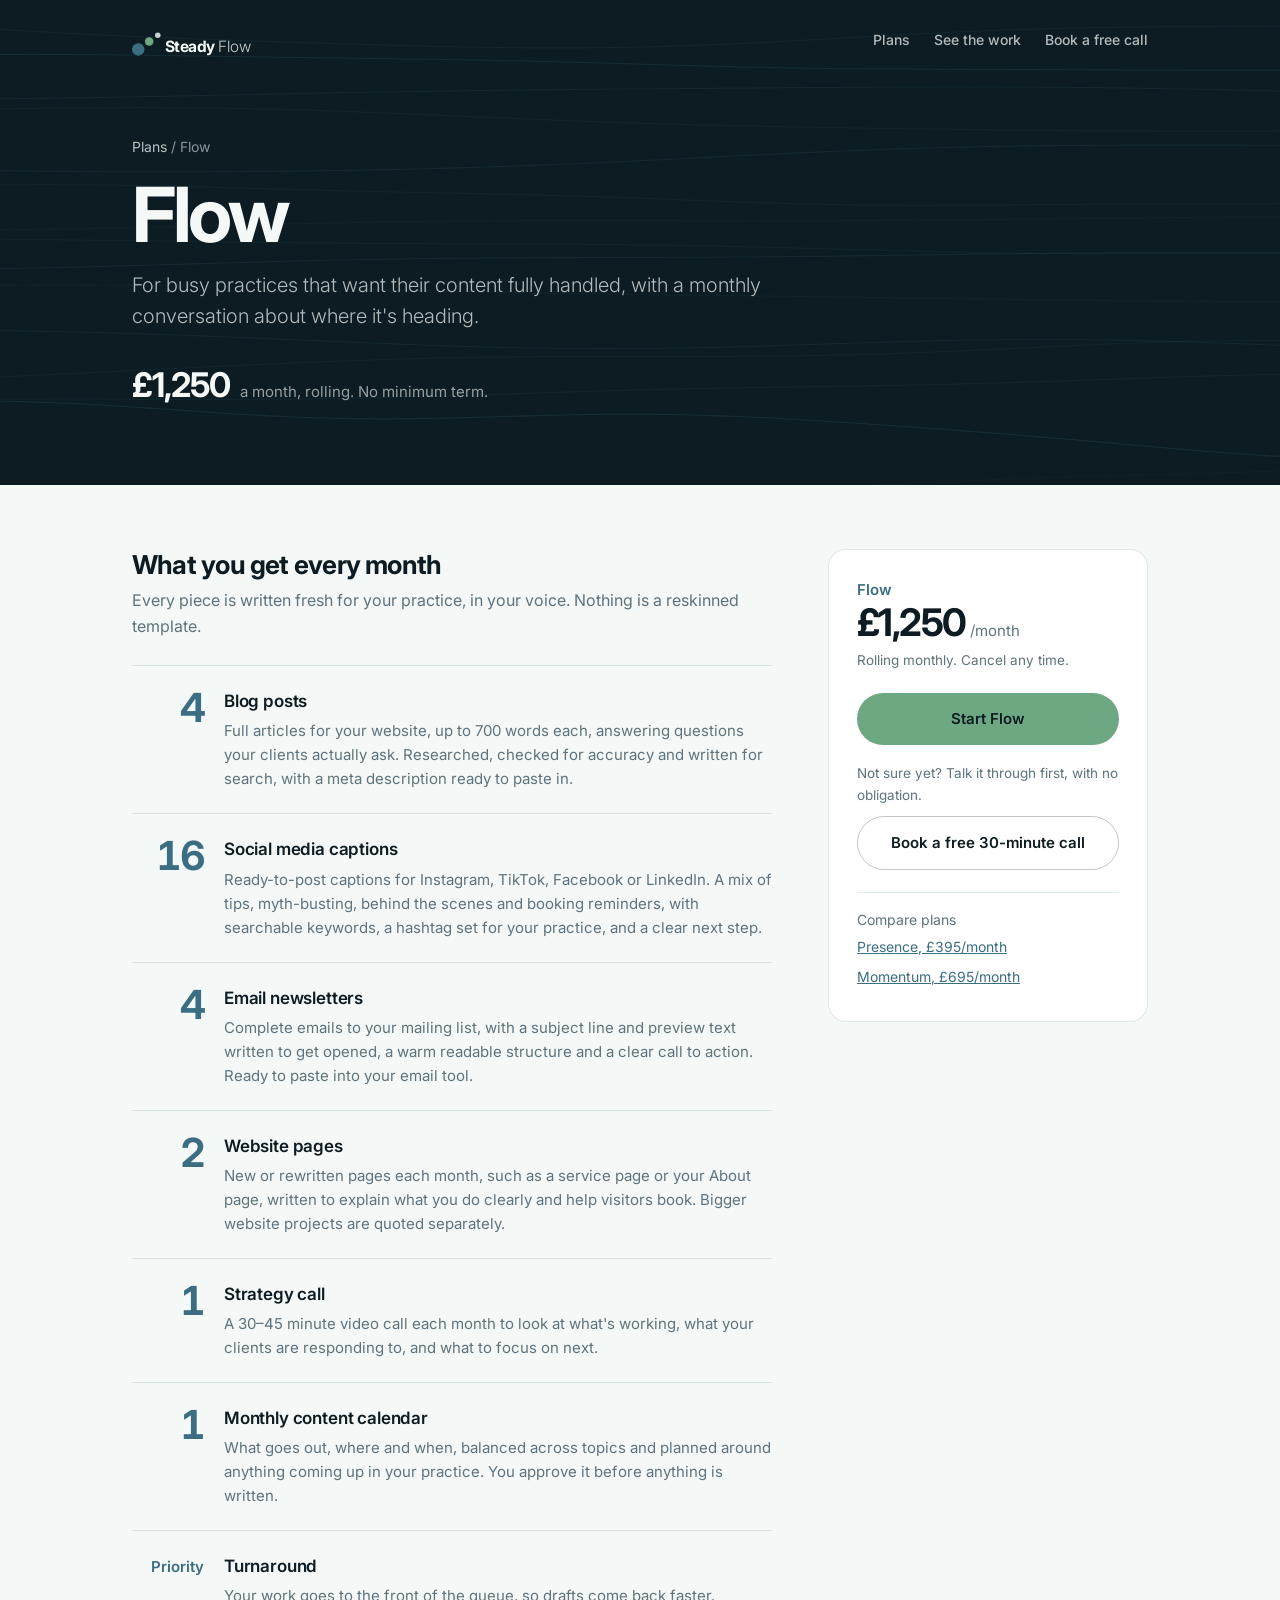
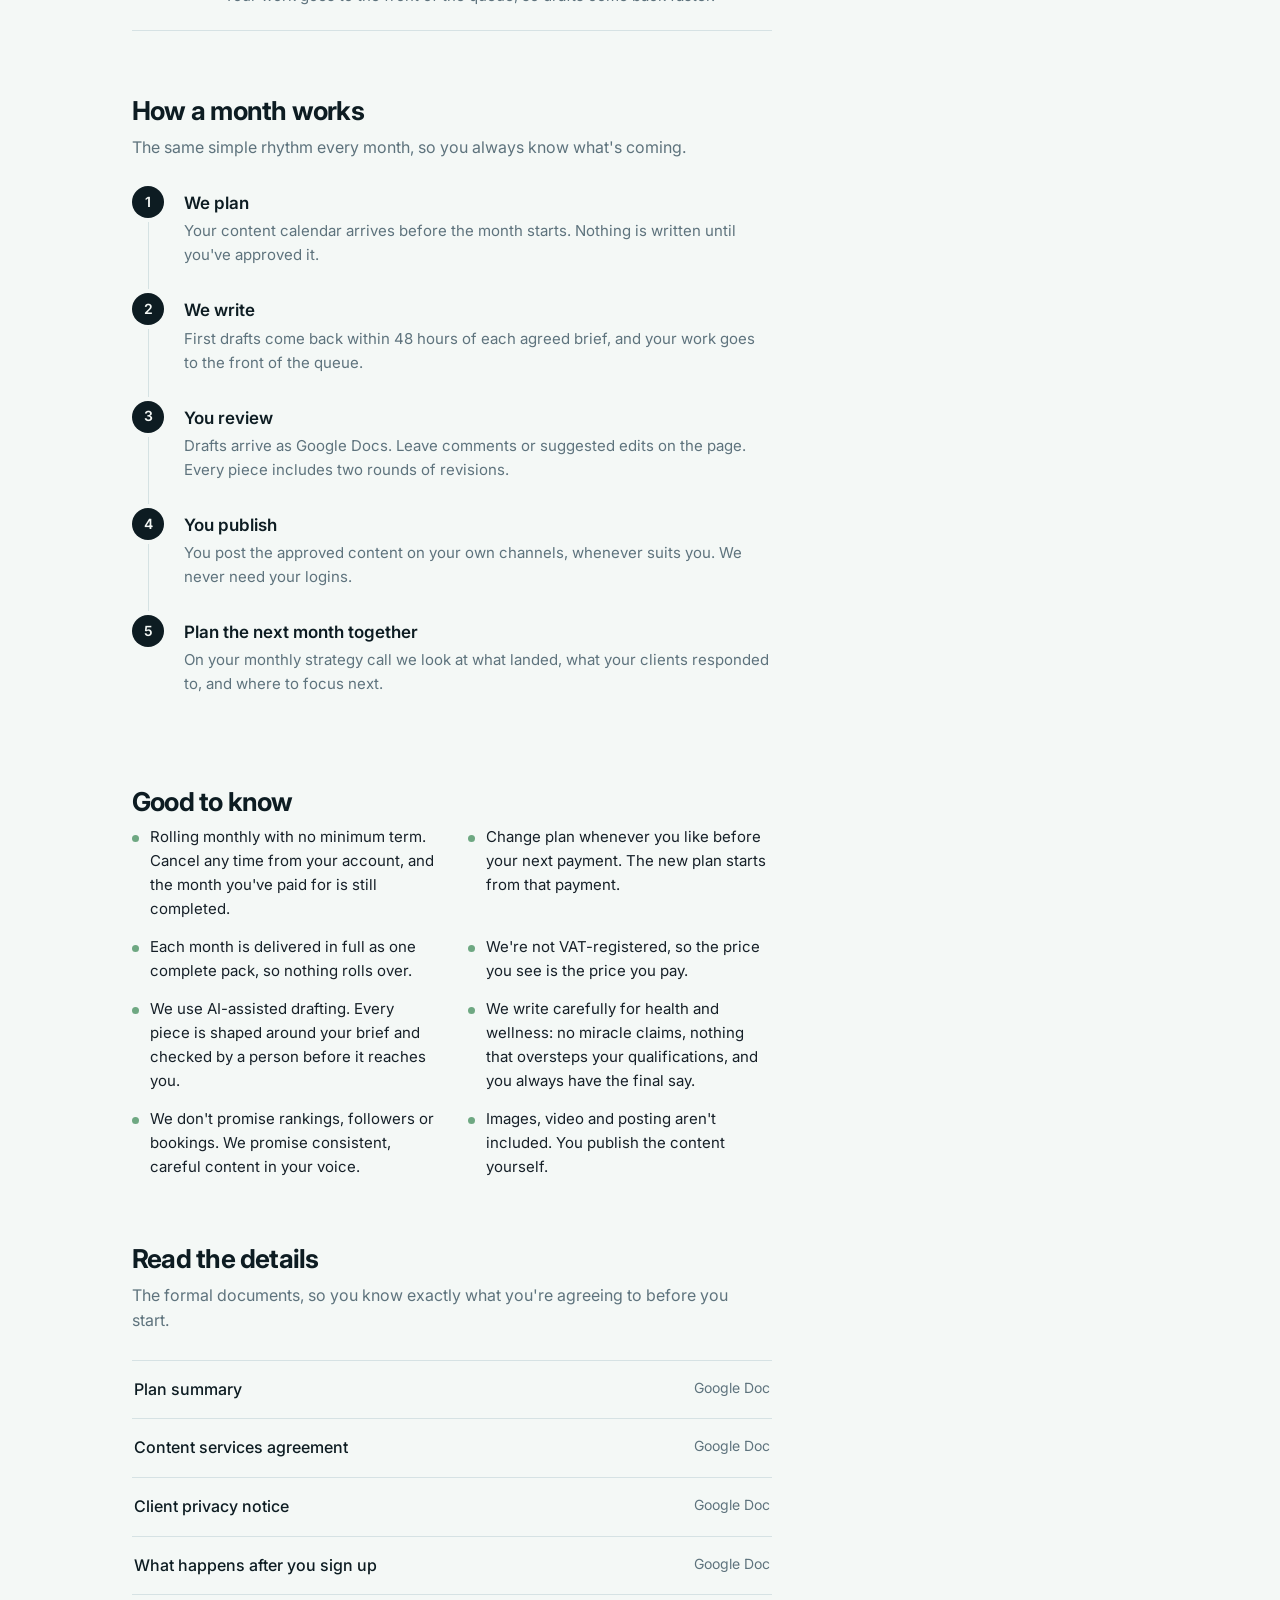
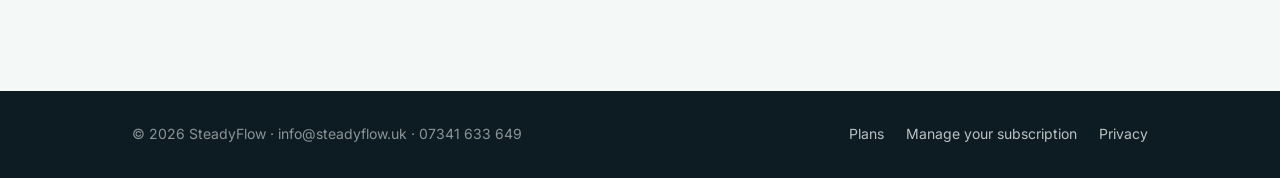
==== flow.html @ 058629c1 "Add plan pages, start and welcome pages; wire booking, payment and portal links Co-Authored-By: Clau" ====
<!DOCTYPE html>
<html lang="en-GB">
<head>
<meta charset="UTF-8">
<meta name="viewport" content="width=device-width, initial-scale=1.0">
<title>Flow plan, £1,250/month | SteadyFlow</title>
<meta name="description" content="What's included in SteadyFlow's Flow plan: For busy practices that want their content fully handled, with a monthly conversation about where it's heading.">
<link rel="preconnect" href="https://fonts.googleapis.com">
<link rel="preconnect" href="https://fonts.gstatic.com" crossorigin>
<link href="https://fonts.googleapis.com/css2?family=Inter:wght@300;400;500;600;700&display=swap" rel="stylesheet">
<link rel="stylesheet" href="sf.css">
</head>
<body>
<header class="band">
  <svg class="topo" data-seed="2741" aria-hidden="true"></svg>
  <div class="bar">
    <a class="home" href="index.html"><svg viewBox="0 0 192 46" width="150" height="36" role="img" aria-label="SteadyFlow" xmlns="http://www.w3.org/2000/svg"><circle cx="8" cy="35" r="8" fill="#3B6E82"/><circle cx="22" cy="25" r="5.5" fill="#6EA882"/><circle cx="33" cy="17" r="3.5" fill="#F4F8F6" opacity=".82"/><text x="42" y="38" font-family="Inter,-apple-system,sans-serif" font-size="20" fill="#F4F8F6"><tspan font-weight="700" letter-spacing="-0.03em">Steady</tspan><tspan font-weight="300" dx="4" opacity=".8">Flow</tspan></text></svg></a>
    <nav aria-label="Main">
      <a class="hide-sm" href="index.html#pricing">Plans</a>
      <a class="hide-sm" href="index.html#showcase">See the work</a>
      <a href="mailto:info@steadyflow.uk?subject=Booking%20a%20free%20call" data-link="booking">Book a free call</a>
    </nav>
  </div>
  <div class="band-body">
    <p class="crumb"><a href="index.html#pricing">Plans</a> / Flow</p>
    <h1>Flow</h1>
    <p class="lede">For busy practices that want their content fully handled, with a monthly conversation about where it's heading.</p>
    <div class="price-line"><span class="amt">£1,250</span><span class="per">a month, rolling. No minimum term.</span></div>
  </div>
</header>

<main class="page">
  <div class="main">
    <section aria-labelledby="get">
      <h2 id="get">What you get every month</h2>
      <p class="sub">Every piece is written fresh for your practice, in your voice. Nothing is a reskinned template.</p>
      <ul class="ledger">
        <li><div class="qty">4</div><div><h3>Blog posts</h3><p>Full articles for your website, up to 700 words each, answering questions your clients actually ask. Researched, checked for accuracy and written for search, with a meta description ready to paste in.</p></div></li>
        <li><div class="qty">16</div><div><h3>Social media captions</h3><p>Ready-to-post captions for Instagram, TikTok, Facebook or LinkedIn. A mix of tips, myth-busting, behind the scenes and booking reminders, with searchable keywords, a hashtag set for your practice, and a clear next step.</p></div></li>
        <li><div class="qty">4</div><div><h3>Email newsletters</h3><p>Complete emails to your mailing list, with a subject line and preview text written to get opened, a warm readable structure and a clear call to action. Ready to paste into your email tool.</p></div></li>
        <li><div class="qty">2</div><div><h3>Website pages</h3><p>New or rewritten pages each month, such as a service page or your About page, written to explain what you do clearly and help visitors book. Bigger website projects are quoted separately.</p></div></li>
        <li><div class="qty">1</div><div><h3>Strategy call</h3><p>A 30–45 minute video call each month to look at what's working, what your clients are responding to, and what to focus on next.</p></div></li>
        <li><div class="qty">1</div><div><h3>Monthly content calendar</h3><p>What goes out, where and when, balanced across topics and planned around anything coming up in your practice. You approve it before anything is written.</p></div></li>
        <li><div class="qty word">Priority</div><div><h3>Turnaround</h3><p>Your work goes to the front of the queue, so drafts come back faster.</p></div></li>
      </ul>
    </section>

    <section aria-labelledby="month">
      <h2 id="month">How a month works</h2>
      <p class="sub">The same simple rhythm every month, so you always know what's coming.</p>
      <ol class="seq">
        <li><h3>We plan</h3><p>Your content calendar arrives before the month starts. Nothing is written until you've approved it.</p></li>
        <li><h3>We write</h3><p>First drafts come back within 48 hours of each agreed brief, and your work goes to the front of the queue.</p></li>
        <li><h3>You review</h3><p>Drafts arrive as Google Docs. Leave comments or suggested edits on the page. Every piece includes two rounds of revisions.</p></li>
        <li><h3>You publish</h3><p>You post the approved content on your own channels, whenever suits you. We never need your logins.</p></li>
        <li><h3>Plan the next month together</h3><p>On your monthly strategy call we look at what landed, what your clients responded to, and where to focus next.</p></li>
      </ol>
    </section>

    <section aria-labelledby="know">
      <h2 id="know">Good to know</h2>
      <ul class="facts">
        <li>Rolling monthly with no minimum term. Cancel any time from your account, and the month you've paid for is still completed.</li>
        <li>Change plan whenever you like before your next payment. The new plan starts from that payment.</li>
        <li>Each month is delivered in full as one complete pack, so nothing rolls over.</li>
        <li>We're not VAT-registered, so the price you see is the price you pay.</li>
        <li>We use AI-assisted drafting. Every piece is shaped around your brief and checked by a person before it reaches you.</li>
        <li>We write carefully for health and wellness: no miracle claims, nothing that oversteps your qualifications, and you always have the final say.</li>
        <li>We don't promise rankings, followers or bookings. We promise consistent, careful content in your voice.</li>
        <li>Images, video and posting aren't included. You publish the content yourself.</li>
      </ul>
    </section>

    <section aria-labelledby="docs">
      <h2 id="docs">Read the details</h2>
      <p class="sub">The formal documents, so you know exactly what you're agreeing to before you start.</p>
      <ul class="docs">
        <li><a href="#" data-link="docs.plan">Plan summary <span>Google Doc</span></a></li>
        <li><a href="#" data-link="docs.agreement">Content services agreement <span>Google Doc</span></a></li>
        <li><a href="#" data-link="docs.privacy">Client privacy notice <span>Google Doc</span></a></li>
        <li><a href="#" data-link="docs.welcome">What happens after you sign up <span>Google Doc</span></a></li>
      </ul>
    </section>
  </div>

  <aside class="aside" aria-label="Start Flow">
    <div class="plan">Flow</div>
    <div class="amt">£1,250<small> /month</small></div>
    <p class="note">Rolling monthly. Cancel any time.</p>
    <a class="btn btn-primary btn-block" href="start.html?plan=flow">Start Flow</a>
    <p class="or">Not sure yet? Talk it through first, with no obligation.</p>
    <a class="btn btn-line btn-block" href="mailto:info@steadyflow.uk?subject=Booking%20a%20free%20call" data-link="booking">Book a free 30-minute call</a>
    <hr>
    <div class="other">
      <span style="color:var(--muted)">Compare plans</span>
          <a href="presence.html">Presence, £395/month</a>
          <a href="momentum.html">Momentum, £695/month</a>
    </div>
  </aside>
</main>
<footer class="foot">
  <div class="in">
    <span>© 2026 SteadyFlow · info@steadyflow.uk · 07341 633 649</span>
    <nav aria-label="Footer">
      <a href="index.html#pricing">Plans</a>
      <a href="mailto:info@steadyflow.uk?subject=Managing%20my%20subscription" data-link="portal">Manage your subscription</a>
      <a href="privacy.html">Privacy</a>
    </nav>
  </div>
</footer>
<script src="links.js"></script>
<script src="sf.js"></script>
</body>
</html>
---- sf.css ----
/* SteadyFlow — shared styles for plan, start and welcome pages */
*, *::before, *::after { margin:0; padding:0; box-sizing:border-box; }
:root {
  --dark:#0D1C22; --primary:#3B6E82; --accent:#6EA882;
  --light:#F4F8F6; --cream:#EDF3F1; --ink:#162028; --muted:#5E737D;
  --line:rgba(59,110,130,.16);
}
html { scroll-behavior:smooth; }
body { font-family:'Inter',-apple-system,BlinkMacSystemFont,sans-serif; background:var(--light); color:var(--ink); -webkit-font-smoothing:antialiased; line-height:1.6; }
a { color:var(--primary); }
a:focus-visible, button:focus-visible, input:focus-visible + label { outline:2px solid var(--accent); outline-offset:3px; border-radius:6px; }

/* Header band */
.band { position:relative; overflow:hidden; background:var(--dark); color:var(--light); }
.band .topo { position:absolute; inset:0; width:100%; height:100%; pointer-events:none; }
.bar { position:relative; z-index:2; max-width:1080px; margin:0 auto; padding:22px 32px; display:flex; align-items:center; justify-content:space-between; gap:20px; }
.bar a.home { display:inline-flex; }
.bar nav { display:flex; gap:24px; align-items:center; }
.bar nav a { color:rgba(244,248,246,.72); text-decoration:none; font-size:14px; font-weight:500; }
.bar nav a:hover { color:var(--light); }
.band-body { position:relative; z-index:2; max-width:1080px; margin:0 auto; padding:56px 32px 72px; }
.crumb { font-size:14px; color:rgba(244,248,246,.55); margin-bottom:18px; }
.crumb a { color:rgba(244,248,246,.75); text-decoration:none; }
.crumb a:hover { color:var(--light); text-decoration:underline; }
.band h1 { font-size:clamp(40px,7vw,76px); font-weight:700; letter-spacing:-.045em; line-height:1; }
.band .lede { font-size:clamp(17px,2vw,20px); font-weight:300; color:rgba(244,248,246,.72); max-width:34em; margin-top:18px; line-height:1.55; }
.price-line { display:flex; align-items:baseline; gap:10px; margin-top:26px; }
.price-line .amt { font-size:34px; font-weight:700; letter-spacing:-.03em; }
.price-line .per { font-size:15px; color:rgba(244,248,246,.6); }

/* Layout */
.page { max-width:1080px; margin:0 auto; padding:64px 32px 96px; display:grid; grid-template-columns:minmax(0,1fr) 320px; gap:56px; align-items:start; }
.page.single { grid-template-columns:minmax(0,720px); }
.main > section + section { margin-top:64px; }
h2 { font-size:26px; font-weight:700; letter-spacing:-.03em; color:var(--dark); margin-bottom:8px; line-height:1.2; }
.sub { color:var(--muted); font-size:16px; max-width:38em; margin-bottom:26px; }
p { max-width:40em; }

/* Deliverables ledger: the quantity is the point, so it leads */
.ledger { list-style:none; border-top:1px solid var(--line); }
.ledger li { display:grid; grid-template-columns:72px minmax(0,1fr); gap:20px; padding:22px 0; border-bottom:1px solid var(--line); }
.ledger .qty { font-size:40px; font-weight:700; letter-spacing:-.05em; color:var(--primary); line-height:1; text-align:right; font-variant-numeric:tabular-nums; }
.ledger .qty.word { font-size:15px; font-weight:600; letter-spacing:0; padding-top:6px; }
.ledger h3 { font-size:17px; font-weight:600; color:var(--dark); letter-spacing:-.01em; margin-bottom:4px; }
.ledger p { font-size:15px; color:var(--muted); }

/* Month sequence */
.seq { list-style:none; counter-reset:s; display:grid; gap:0; }
.seq li { counter-increment:s; position:relative; padding:0 0 26px 52px; }
.seq li::before { content:counter(s); position:absolute; left:0; top:0; width:32px; height:32px; border-radius:50%; background:var(--dark); color:var(--light); font-size:14px; font-weight:600; display:flex; align-items:center; justify-content:center; }
.seq li::after { content:''; position:absolute; left:15.5px; top:36px; bottom:4px; width:1px; background:var(--line); }
.seq li:last-child::after { display:none; }
.seq h3 { font-size:17px; font-weight:600; color:var(--dark); margin-bottom:2px; padding-top:4px; }
.seq p { font-size:15px; color:var(--muted); }

/* Good to know */
.facts { list-style:none; display:grid; grid-template-columns:1fr 1fr; gap:14px 32px; }
.facts li { font-size:15px; color:var(--ink); padding-left:18px; position:relative; }
.facts li::before { content:''; position:absolute; left:0; top:.62em; width:7px; height:7px; border-radius:50%; background:var(--accent); }

/* Documents */
.docs { list-style:none; border-top:1px solid var(--line); }
.docs li { border-bottom:1px solid var(--line); }
.docs a { display:flex; justify-content:space-between; gap:16px; padding:16px 2px; text-decoration:none; color:var(--dark); font-weight:500; }
.docs a span { color:var(--muted); font-weight:400; font-size:14px; }
.docs a:hover { color:var(--primary); }

/* Aside card */
.aside { position:sticky; top:24px; background:#fff; border:1px solid var(--line); border-radius:18px; padding:28px; }
.aside .plan { font-size:15px; font-weight:600; color:var(--primary); }
.aside .amt { font-size:38px; font-weight:700; letter-spacing:-.04em; color:var(--dark); line-height:1.1; }
.aside .amt small { font-size:15px; font-weight:400; color:var(--muted); letter-spacing:0; }
.aside .note { font-size:13.5px; color:var(--muted); margin:6px 0 22px; }
.aside .or { font-size:13.5px; color:var(--muted); margin:18px 0 10px; }
.aside hr { border:0; border-top:1px solid var(--line); margin:22px 0 16px; }
.aside .other { font-size:14px; }
.aside .other a { display:block; padding:4px 0; }

/* Buttons */
.btn { display:inline-flex; align-items:center; justify-content:center; gap:8px; font-family:inherit; font-size:15px; font-weight:600; padding:14px 24px; border-radius:100px; text-decoration:none; border:0; cursor:pointer; transition:background .15s, border-color .15s; }
.btn-primary { background:var(--accent); color:var(--dark); }
.btn-primary:hover { background:#7ec896; }
.btn-dark { background:var(--dark); color:var(--light); }
.btn-dark:hover { background:#1b323b; }
.btn-line { background:transparent; color:var(--dark); border:1px solid rgba(13,28,34,.25); }
.btn-line:hover { border-color:var(--dark); }
.btn-block { width:100%; }

/* Start page: the path */
.picker { display:flex; flex-wrap:wrap; gap:10px; margin:6px 0 40px; }
.picker input { position:absolute; opacity:0; pointer-events:none; }
.picker label { cursor:pointer; border:1px solid var(--line); background:#fff; border-radius:14px; padding:12px 18px; min-width:150px; }
.picker label b { display:block; font-size:15px; color:var(--dark); }
.picker label span { font-size:13.5px; color:var(--muted); }
.picker input:checked + label { border-color:var(--primary); box-shadow:0 0 0 1px var(--primary) inset; background:#fff; }
.path { list-style:none; position:relative; }
.path > li { position:relative; padding:0 0 44px 76px; }
.path > li::before { content:attr(data-step); position:absolute; left:0; top:0; width:52px; height:52px; border-radius:50%; background:var(--dark); color:var(--light); font-size:20px; font-weight:700; display:flex; align-items:center; justify-content:center; }
.path > li::after { content:''; position:absolute; left:25.5px; top:58px; bottom:6px; width:1px; background:var(--line); }
.path > li:last-child { padding-bottom:0; }
.path > li:last-child::after { display:none; }
.path h2 { font-size:22px; padding-top:10px; }
.path .meta { font-size:14px; color:var(--muted); margin-bottom:10px; }
.path p { font-size:15.5px; color:var(--ink); margin-bottom:14px; }
.path .small { font-size:14px; color:var(--muted); margin-top:12px; }
.callout { background:#fff; border:1px solid var(--line); border-radius:16px; padding:22px 24px; margin-top:56px; }
.callout h3 { font-size:17px; color:var(--dark); margin-bottom:4px; }
.callout p { font-size:15px; color:var(--muted); margin-bottom:14px; }

/* Footer */
.foot { background:var(--dark); color:rgba(244,248,246,.55); font-size:14px; }
.foot .in { max-width:1080px; margin:0 auto; padding:32px; display:flex; flex-wrap:wrap; gap:12px 28px; justify-content:space-between; }
.foot a { color:rgba(244,248,246,.75); text-decoration:none; }
.foot a:hover { color:var(--light); text-decoration:underline; }
.foot nav { display:flex; flex-wrap:wrap; gap:8px 22px; }

@media (max-width:900px) {
  .page { grid-template-columns:1fr; gap:40px; padding:44px 22px 72px; }
  .aside { position:static; order:-1; }
  .facts { grid-template-columns:1fr; }
  .bar { padding:18px 22px; }
  .bar nav a.hide-sm { display:none; }
  .band-body { padding:36px 22px 52px; }
}
@media (max-width:520px) {
  .ledger li { grid-template-columns:52px minmax(0,1fr); gap:14px; }
  .ledger .qty { font-size:32px; }
  .path > li { padding-left:64px; }
  .path > li::before { width:44px; height:44px; font-size:17px; }
  .path > li::after { left:21.5px; top:50px; }
  .picker label { min-width:0; flex:1 1 30%; padding:10px 12px; }
}
@media (prefers-reduced-motion:reduce) { html { scroll-behavior:auto; } }
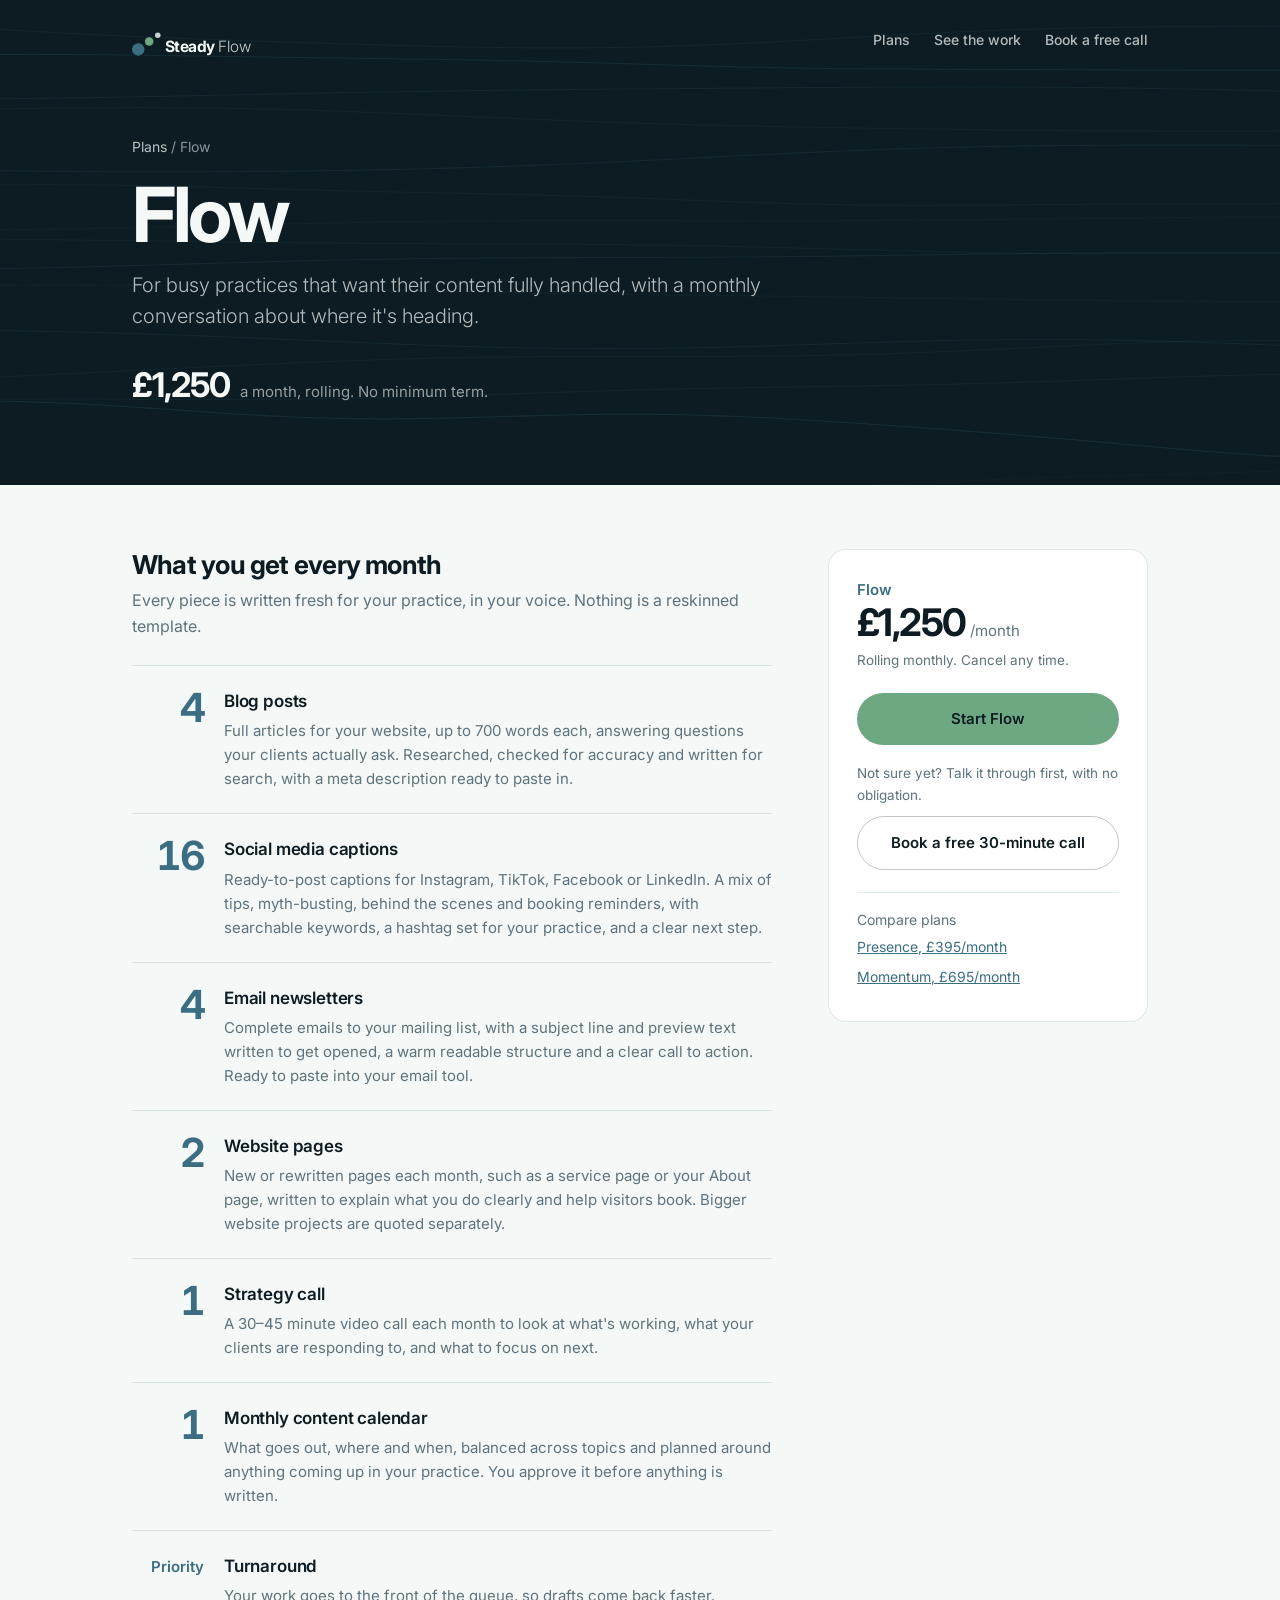
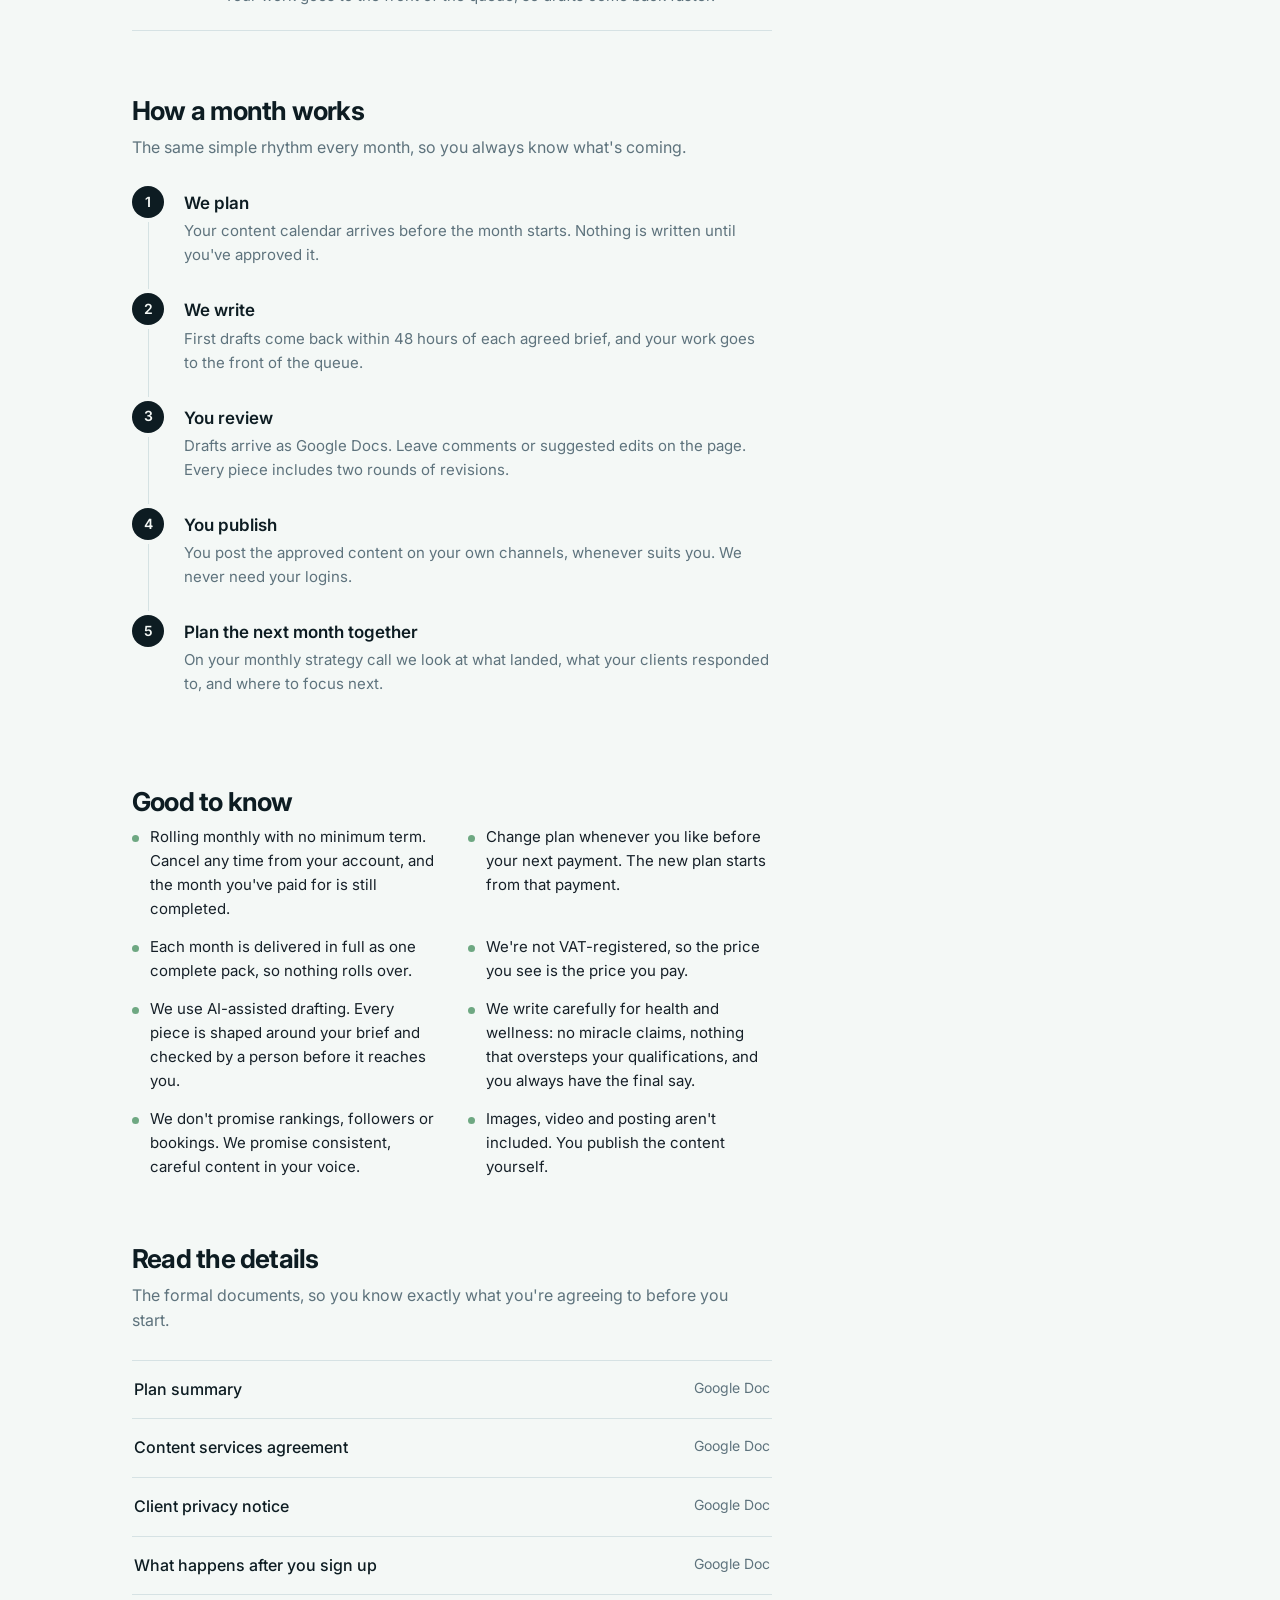
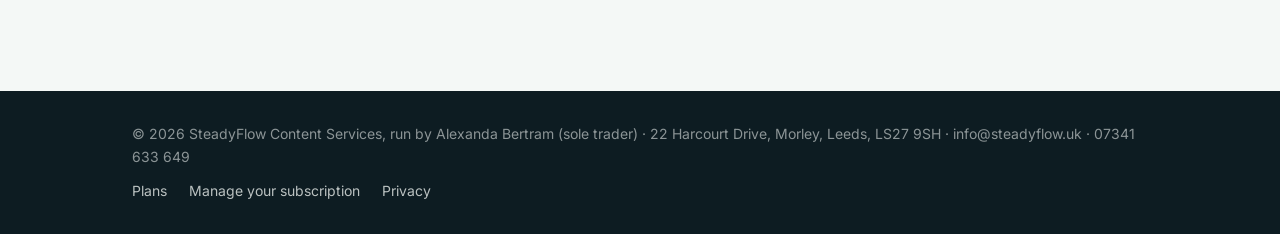
==== commit ba8780fe: "Add Stripe payment links and business address Co-Authored-By: Claude Opus 5.5 <noreply@anthropic.com" ====
--- a/flow.html
+++ b/flow.html
@@ -100,7 +100,7 @@
 </main>
 <footer class="foot">
   <div class="in">
-    <span>© 2026 SteadyFlow · info@steadyflow.uk · 07341 633 649</span>
+    <span>© 2026 SteadyFlow Content Services, run by Alexanda Bertram (sole trader) · 22 Harcourt Drive, Morley, Leeds, LS27 9SH · info@steadyflow.uk · 07341 633 649</span>
     <nav aria-label="Footer">
       <a href="index.html#pricing">Plans</a>
       <a href="mailto:info@steadyflow.uk?subject=Managing%20my%20subscription" data-link="portal">Manage your subscription</a>
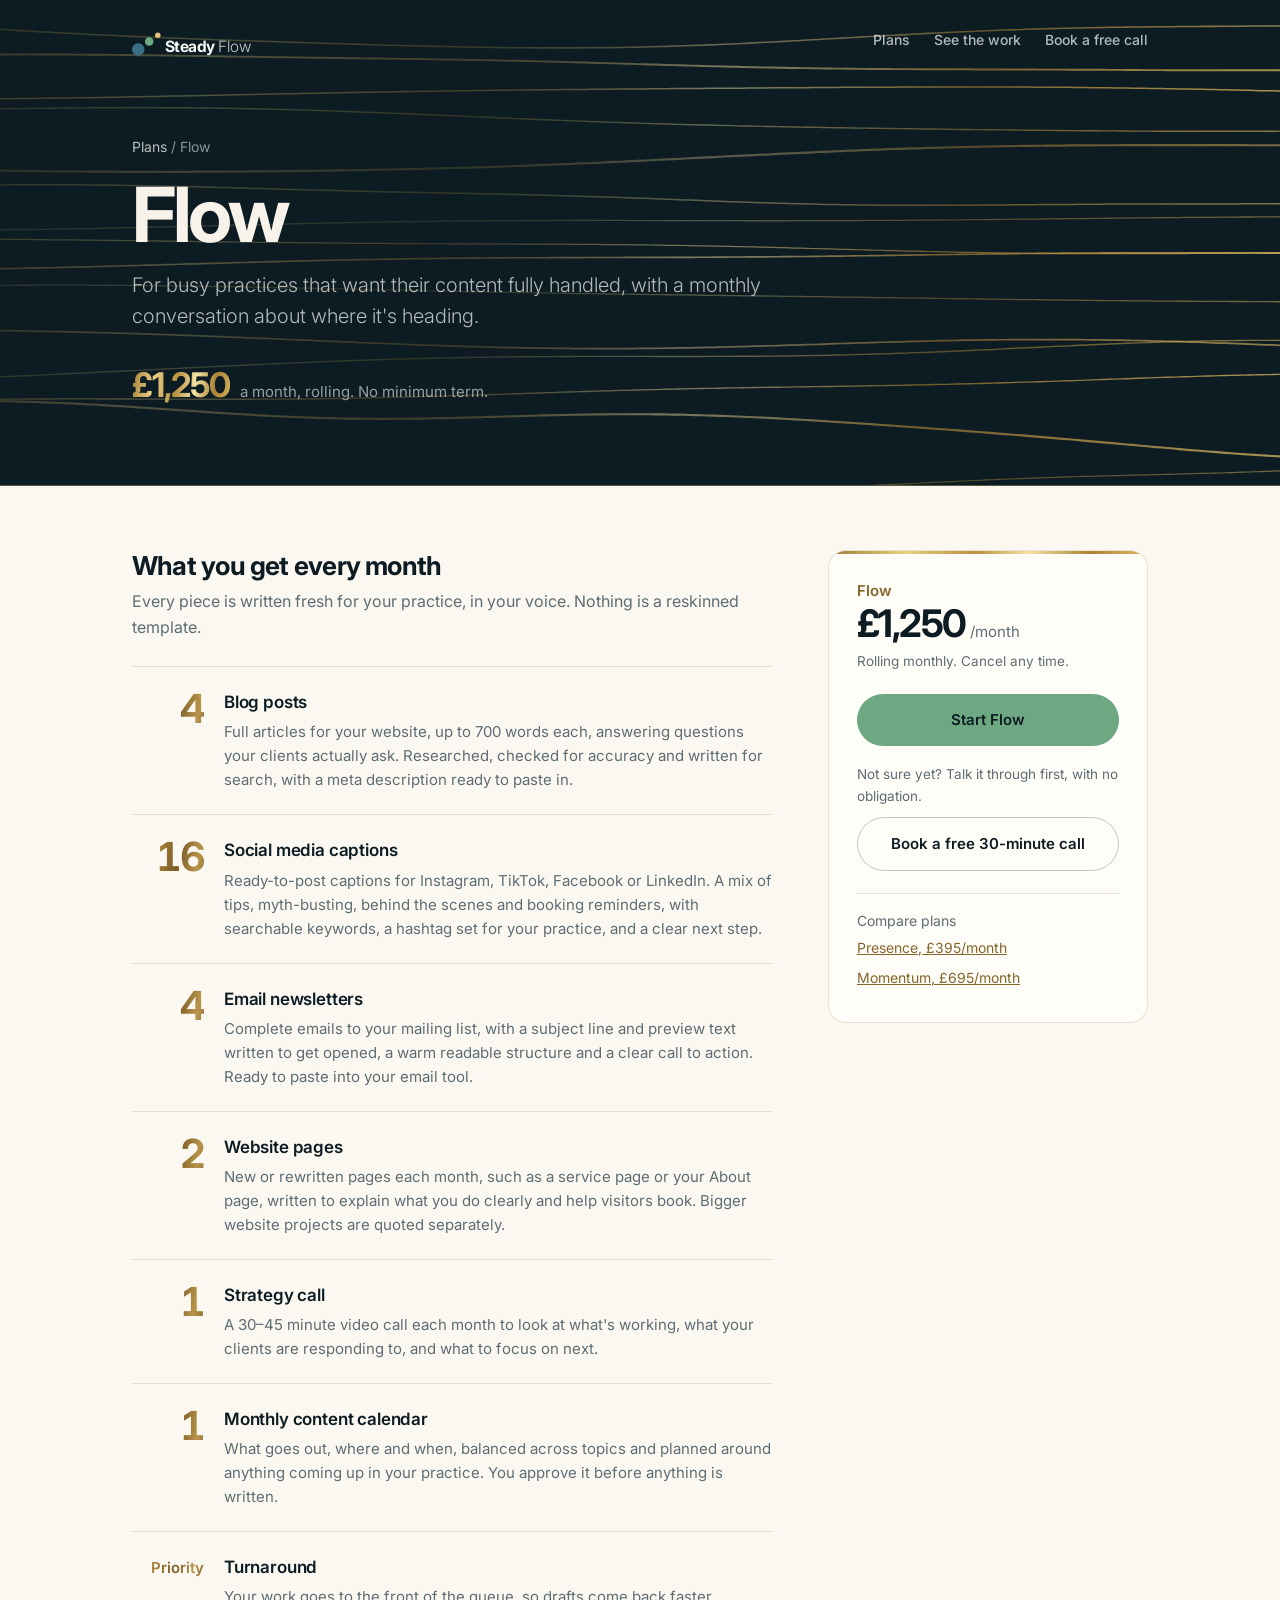
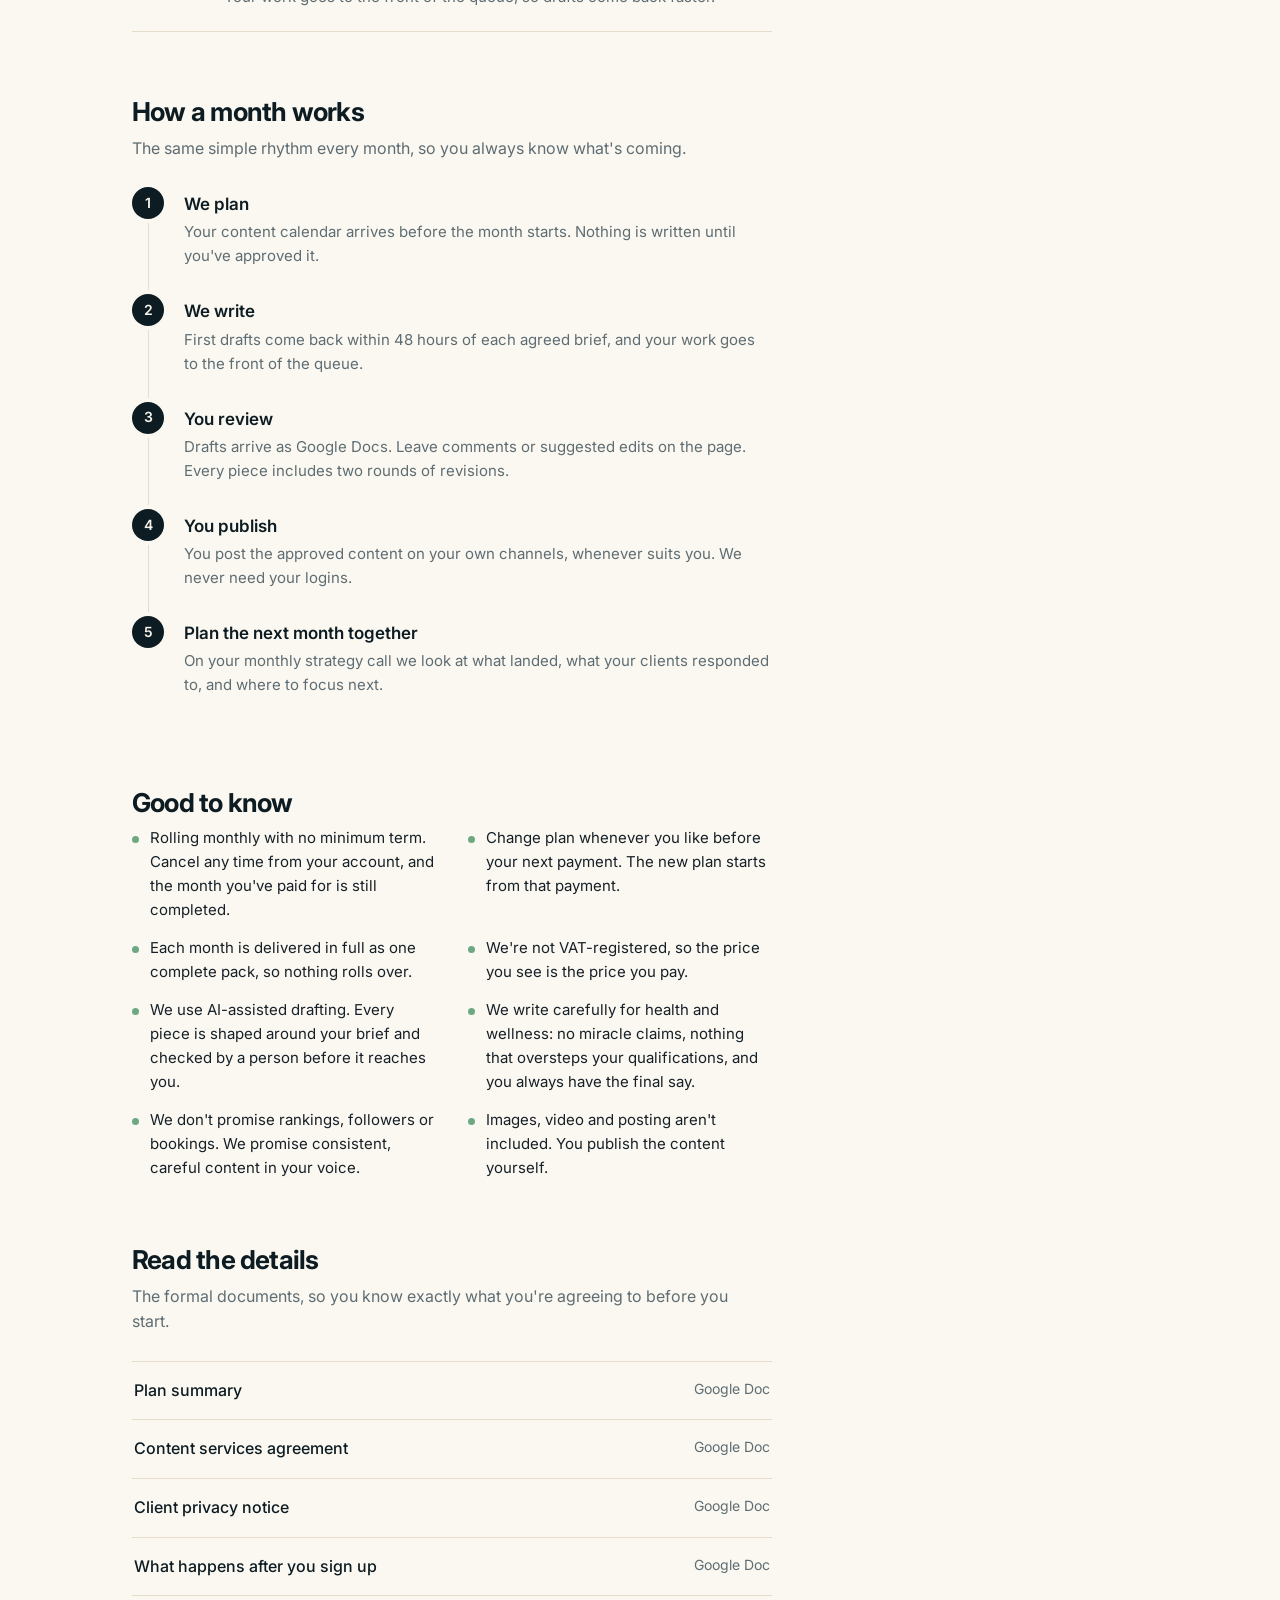
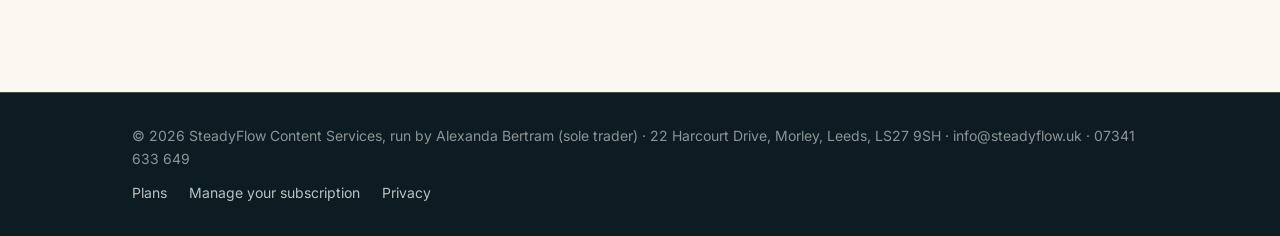
==== commit f2d9fe46: "Gold and ivory theme, Websites section, branded booking page, favicon and logo metadata - Warm ivory" ====
--- a/flow.html
+++ b/flow.html
@@ -3,8 +3,21 @@
 <head>
 <meta charset="UTF-8">
 <meta name="viewport" content="width=device-width, initial-scale=1.0">
+<link rel="icon" href="favicon.ico" sizes="48x48">
+<link rel="icon" href="favicon.svg" type="image/svg+xml">
+<link rel="apple-touch-icon" href="apple-touch-icon.png">
+<link rel="manifest" href="site.webmanifest">
+<meta name="theme-color" content="#0D1C22">
 <title>Flow plan, £1,250/month | SteadyFlow</title>
 <meta name="description" content="What's included in SteadyFlow's Flow plan: For busy practices that want their content fully handled, with a monthly conversation about where it's heading.">
+<meta property="og:type" content="website">
+<meta property="og:site_name" content="SteadyFlow">
+<meta property="og:title" content="Flow plan, £1,250/month | SteadyFlow">
+<meta property="og:description" content="What's included in SteadyFlow's Flow plan: For busy practices that want their content fully handled, with a monthly conversation about where it's heading.">
+<meta property="og:url" content="https://steadyflow.uk/flow.html">
+<meta property="og:image" content="https://steadyflow.uk/og-image.png">
+<meta name="twitter:card" content="summary_large_image">
+<link rel="canonical" href="https://steadyflow.uk/flow.html">
 <link rel="preconnect" href="https://fonts.googleapis.com">
 <link rel="preconnect" href="https://fonts.gstatic.com" crossorigin>
 <link href="https://fonts.googleapis.com/css2?family=Inter:wght@300;400;500;600;700&display=swap" rel="stylesheet">
@@ -14,7 +27,7 @@
 <header class="band">
   <svg class="topo" data-seed="2741" aria-hidden="true"></svg>
   <div class="bar">
-    <a class="home" href="index.html"><svg viewBox="0 0 192 46" width="150" height="36" role="img" aria-label="SteadyFlow" xmlns="http://www.w3.org/2000/svg"><circle cx="8" cy="35" r="8" fill="#3B6E82"/><circle cx="22" cy="25" r="5.5" fill="#6EA882"/><circle cx="33" cy="17" r="3.5" fill="#F4F8F6" opacity=".82"/><text x="42" y="38" font-family="Inter,-apple-system,sans-serif" font-size="20" fill="#F4F8F6"><tspan font-weight="700" letter-spacing="-0.03em">Steady</tspan><tspan font-weight="300" dx="4" opacity=".8">Flow</tspan></text></svg></a>
+    <a class="home" href="index.html"><svg viewBox="0 0 192 46" width="150" height="36" role="img" aria-label="SteadyFlow" xmlns="http://www.w3.org/2000/svg"><circle cx="8" cy="35" r="8" fill="#3B6E82"/><circle cx="22" cy="25" r="5.5" fill="#6EA882"/><circle cx="33" cy="17" r="3.5" fill="#E2C27A"/><text x="42" y="38" font-family="Inter,-apple-system,sans-serif" font-size="20" fill="#F4F8F6"><tspan font-weight="700" letter-spacing="-0.03em">Steady</tspan><tspan font-weight="300" dx="4" opacity=".8">Flow</tspan></text></svg></a>
     <nav aria-label="Main">
       <a class="hide-sm" href="index.html#pricing">Plans</a>
       <a class="hide-sm" href="index.html#showcase">See the work</a>
--- a/sf.css
+++ b/sf.css
@@ -2,16 +2,20 @@
 *, *::before, *::after { margin:0; padding:0; box-sizing:border-box; }
 :root {
   --dark:#0D1C22; --primary:#3B6E82; --accent:#6EA882;
-  --light:#F4F8F6; --cream:#EDF3F1; --ink:#162028; --muted:#5E737D;
-  --line:rgba(59,110,130,.16);
+  --light:#F7F3EA; --cream:#F3ECDF; --ink:#162028; --muted:#5E6D73;
+  --paper:#FBF8F1; --card:#FFFDF8; --gold:#E2C27A; --gold-deep:#86652A;
+  --bullion:linear-gradient(100deg,#9C7733 0%,#E9CF85 24%,#B8913F 46%,#F4E3A6 63%,#A98234 82%,#DDBB66 100%);
+  --bullion-deep:linear-gradient(100deg,#6E5220 0%,#A7833A 30%,#7A5B24 55%,#B8944A 78%,#6E5220 100%);
+  --line:rgba(134,101,42,.18);
 }
 html { scroll-behavior:smooth; }
-body { font-family:'Inter',-apple-system,BlinkMacSystemFont,sans-serif; background:var(--light); color:var(--ink); -webkit-font-smoothing:antialiased; line-height:1.6; }
-a { color:var(--primary); }
+body { font-family:'Inter',-apple-system,BlinkMacSystemFont,sans-serif; background:var(--paper); color:var(--ink); -webkit-font-smoothing:antialiased; line-height:1.6; }
+a { color:var(--gold-deep); }
 a:focus-visible, button:focus-visible, input:focus-visible + label { outline:2px solid var(--accent); outline-offset:3px; border-radius:6px; }
 
 /* Header band */
-.band { position:relative; overflow:hidden; background:var(--dark); color:var(--light); }
+.band { position:relative; overflow:hidden; background:var(--dark); color:var(--light); border-bottom:1px solid rgba(226,194,122,.35); }
+.band .topo { -webkit-mask-image:linear-gradient(100deg, rgba(0,0,0,.4) 0%, rgba(0,0,0,.4) 40%, #000 80%); mask-image:linear-gradient(100deg, rgba(0,0,0,.4) 0%, rgba(0,0,0,.4) 40%, #000 80%); }
 .band .topo { position:absolute; inset:0; width:100%; height:100%; pointer-events:none; }
 .bar { position:relative; z-index:2; max-width:1080px; margin:0 auto; padding:22px 32px; display:flex; align-items:center; justify-content:space-between; gap:20px; }
 .bar a.home { display:inline-flex; }
@@ -25,7 +29,7 @@
 .band h1 { font-size:clamp(40px,7vw,76px); font-weight:700; letter-spacing:-.045em; line-height:1; }
 .band .lede { font-size:clamp(17px,2vw,20px); font-weight:300; color:rgba(244,248,246,.72); max-width:34em; margin-top:18px; line-height:1.55; }
 .price-line { display:flex; align-items:baseline; gap:10px; margin-top:26px; }
-.price-line .amt { font-size:34px; font-weight:700; letter-spacing:-.03em; }
+.price-line .amt { font-size:34px; font-weight:700; letter-spacing:-.03em; background:var(--bullion); -webkit-background-clip:text; background-clip:text; color:transparent; }
 .price-line .per { font-size:15px; color:rgba(244,248,246,.6); }
 
 /* Layout */
@@ -39,7 +43,7 @@
 /* Deliverables ledger: the quantity is the point, so it leads */
 .ledger { list-style:none; border-top:1px solid var(--line); }
 .ledger li { display:grid; grid-template-columns:72px minmax(0,1fr); gap:20px; padding:22px 0; border-bottom:1px solid var(--line); }
-.ledger .qty { font-size:40px; font-weight:700; letter-spacing:-.05em; color:var(--primary); line-height:1; text-align:right; font-variant-numeric:tabular-nums; }
+.ledger .qty { font-size:40px; font-weight:700; letter-spacing:-.05em; line-height:1; text-align:right; font-variant-numeric:tabular-nums; background:var(--bullion-deep); -webkit-background-clip:text; background-clip:text; color:transparent; }
 .ledger .qty.word { font-size:15px; font-weight:600; letter-spacing:0; padding-top:6px; }
 .ledger h3 { font-size:17px; font-weight:600; color:var(--dark); letter-spacing:-.01em; margin-bottom:4px; }
 .ledger p { font-size:15px; color:var(--muted); }
@@ -63,11 +67,12 @@
 .docs li { border-bottom:1px solid var(--line); }
 .docs a { display:flex; justify-content:space-between; gap:16px; padding:16px 2px; text-decoration:none; color:var(--dark); font-weight:500; }
 .docs a span { color:var(--muted); font-weight:400; font-size:14px; }
-.docs a:hover { color:var(--primary); }
+.docs a:hover { color:var(--gold-deep); }
 
 /* Aside card */
-.aside { position:sticky; top:24px; background:#fff; border:1px solid var(--line); border-radius:18px; padding:28px; }
-.aside .plan { font-size:15px; font-weight:600; color:var(--primary); }
+.aside { position:sticky; top:24px; background:var(--card); border:1px solid var(--line); border-radius:18px; padding:28px; overflow:hidden; }
+.aside::before { content:''; position:absolute; left:0; right:0; top:0; height:3px; background:var(--bullion); }
+.aside .plan { font-size:15px; font-weight:600; color:var(--gold-deep); }
 .aside .amt { font-size:38px; font-weight:700; letter-spacing:-.04em; color:var(--dark); line-height:1.1; }
 .aside .amt small { font-size:15px; font-weight:400; color:var(--muted); letter-spacing:0; }
 .aside .note { font-size:13.5px; color:var(--muted); margin:6px 0 22px; }
@@ -89,10 +94,10 @@
 /* Start page: the path */
 .picker { display:flex; flex-wrap:wrap; gap:10px; margin:6px 0 40px; }
 .picker input { position:absolute; opacity:0; pointer-events:none; }
-.picker label { cursor:pointer; border:1px solid var(--line); background:#fff; border-radius:14px; padding:12px 18px; min-width:150px; }
+.picker label { cursor:pointer; border:1px solid var(--line); background:var(--card); border-radius:14px; padding:12px 18px; min-width:150px; }
 .picker label b { display:block; font-size:15px; color:var(--dark); }
 .picker label span { font-size:13.5px; color:var(--muted); }
-.picker input:checked + label { border-color:var(--primary); box-shadow:0 0 0 1px var(--primary) inset; background:#fff; }
+.picker input:checked + label { border-color:var(--gold-deep); box-shadow:0 0 0 1px var(--gold-deep) inset; background:var(--card); }
 .path { list-style:none; position:relative; }
 .path > li { position:relative; padding:0 0 44px 76px; }
 .path > li::before { content:attr(data-step); position:absolute; left:0; top:0; width:52px; height:52px; border-radius:50%; background:var(--dark); color:var(--light); font-size:20px; font-weight:700; display:flex; align-items:center; justify-content:center; }
@@ -103,12 +108,12 @@
 .path .meta { font-size:14px; color:var(--muted); margin-bottom:10px; }
 .path p { font-size:15.5px; color:var(--ink); margin-bottom:14px; }
 .path .small { font-size:14px; color:var(--muted); margin-top:12px; }
-.callout { background:#fff; border:1px solid var(--line); border-radius:16px; padding:22px 24px; margin-top:56px; }
+.callout { background:var(--card); border:1px solid var(--line); border-radius:16px; padding:22px 24px; margin-top:56px; }
 .callout h3 { font-size:17px; color:var(--dark); margin-bottom:4px; }
 .callout p { font-size:15px; color:var(--muted); margin-bottom:14px; }
 
 /* Footer */
-.foot { background:var(--dark); color:rgba(244,248,246,.55); font-size:14px; }
+.foot { background:var(--dark); color:rgba(244,248,246,.55); font-size:14px; border-top:1px solid rgba(226,194,122,.30); }
 .foot .in { max-width:1080px; margin:0 auto; padding:32px; display:flex; flex-wrap:wrap; gap:12px 28px; justify-content:space-between; }
 .foot a { color:rgba(244,248,246,.75); text-decoration:none; }
 .foot a:hover { color:var(--light); text-decoration:underline; }
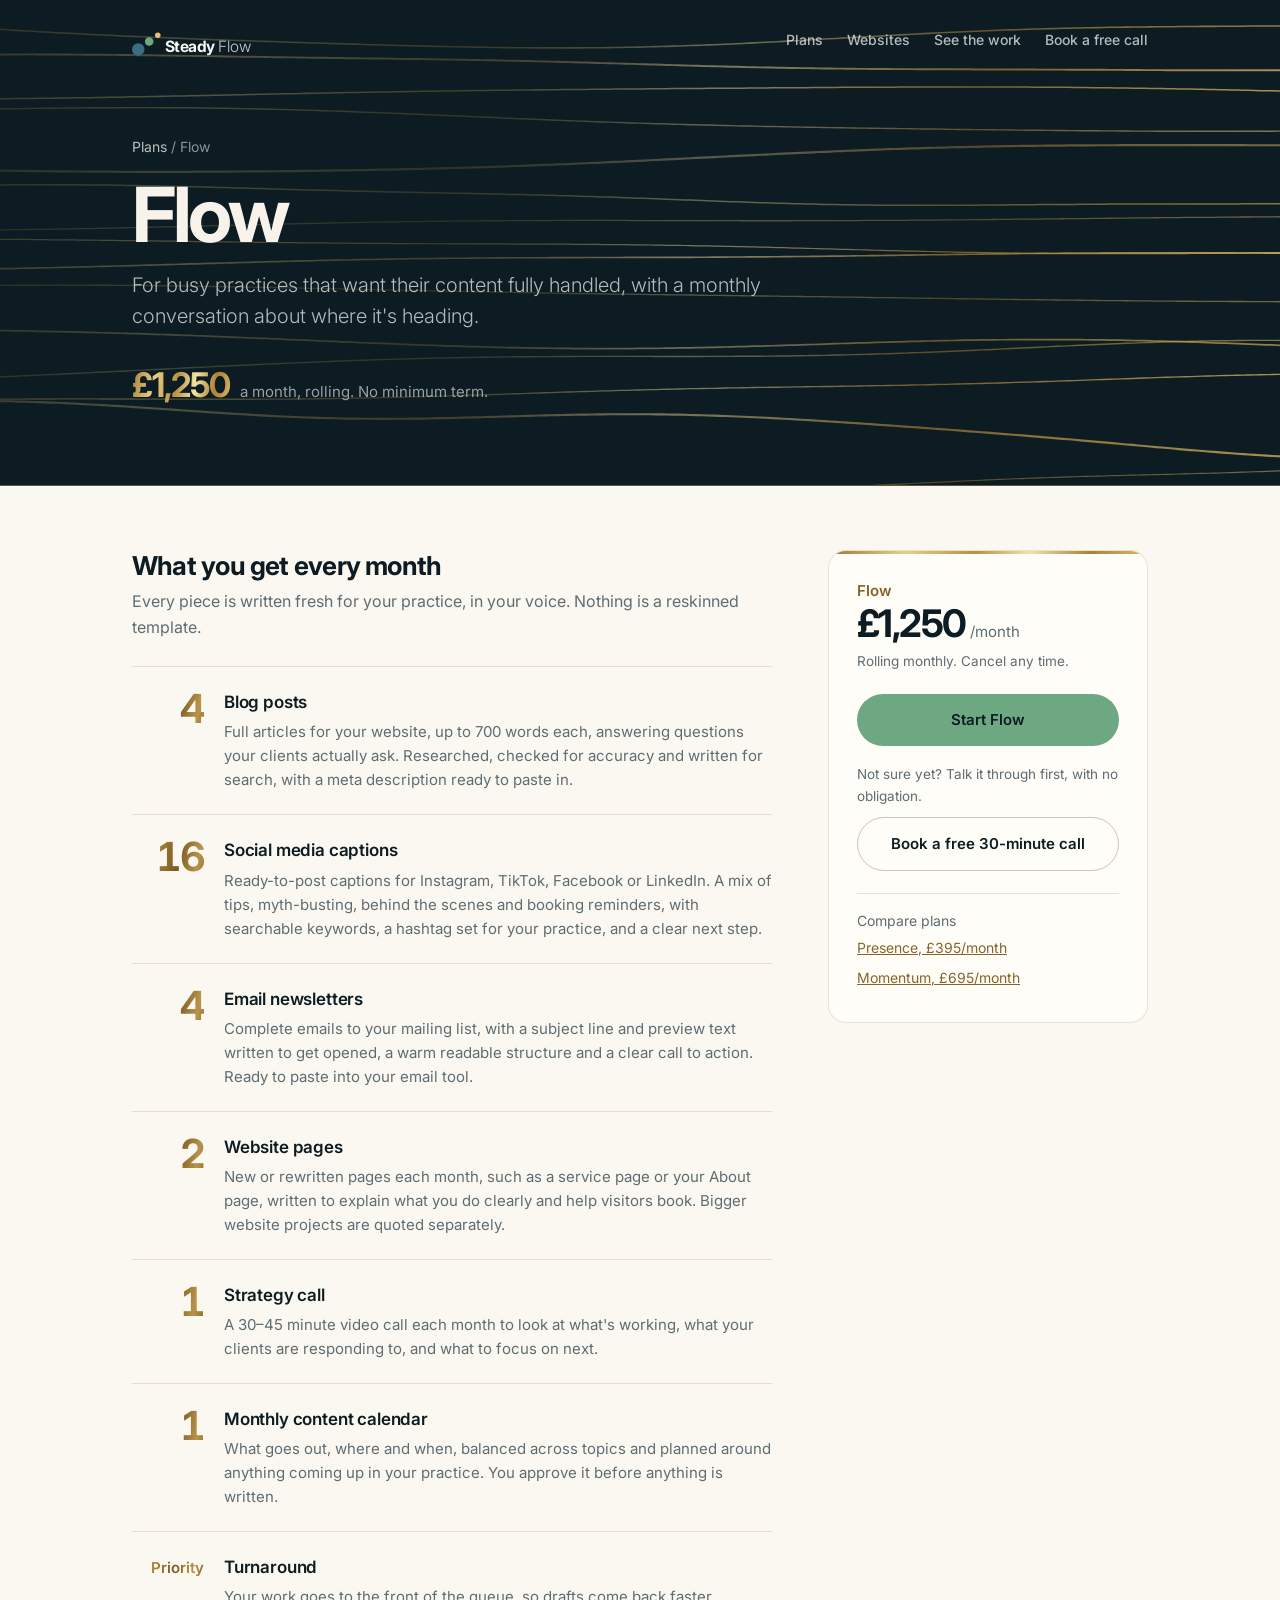
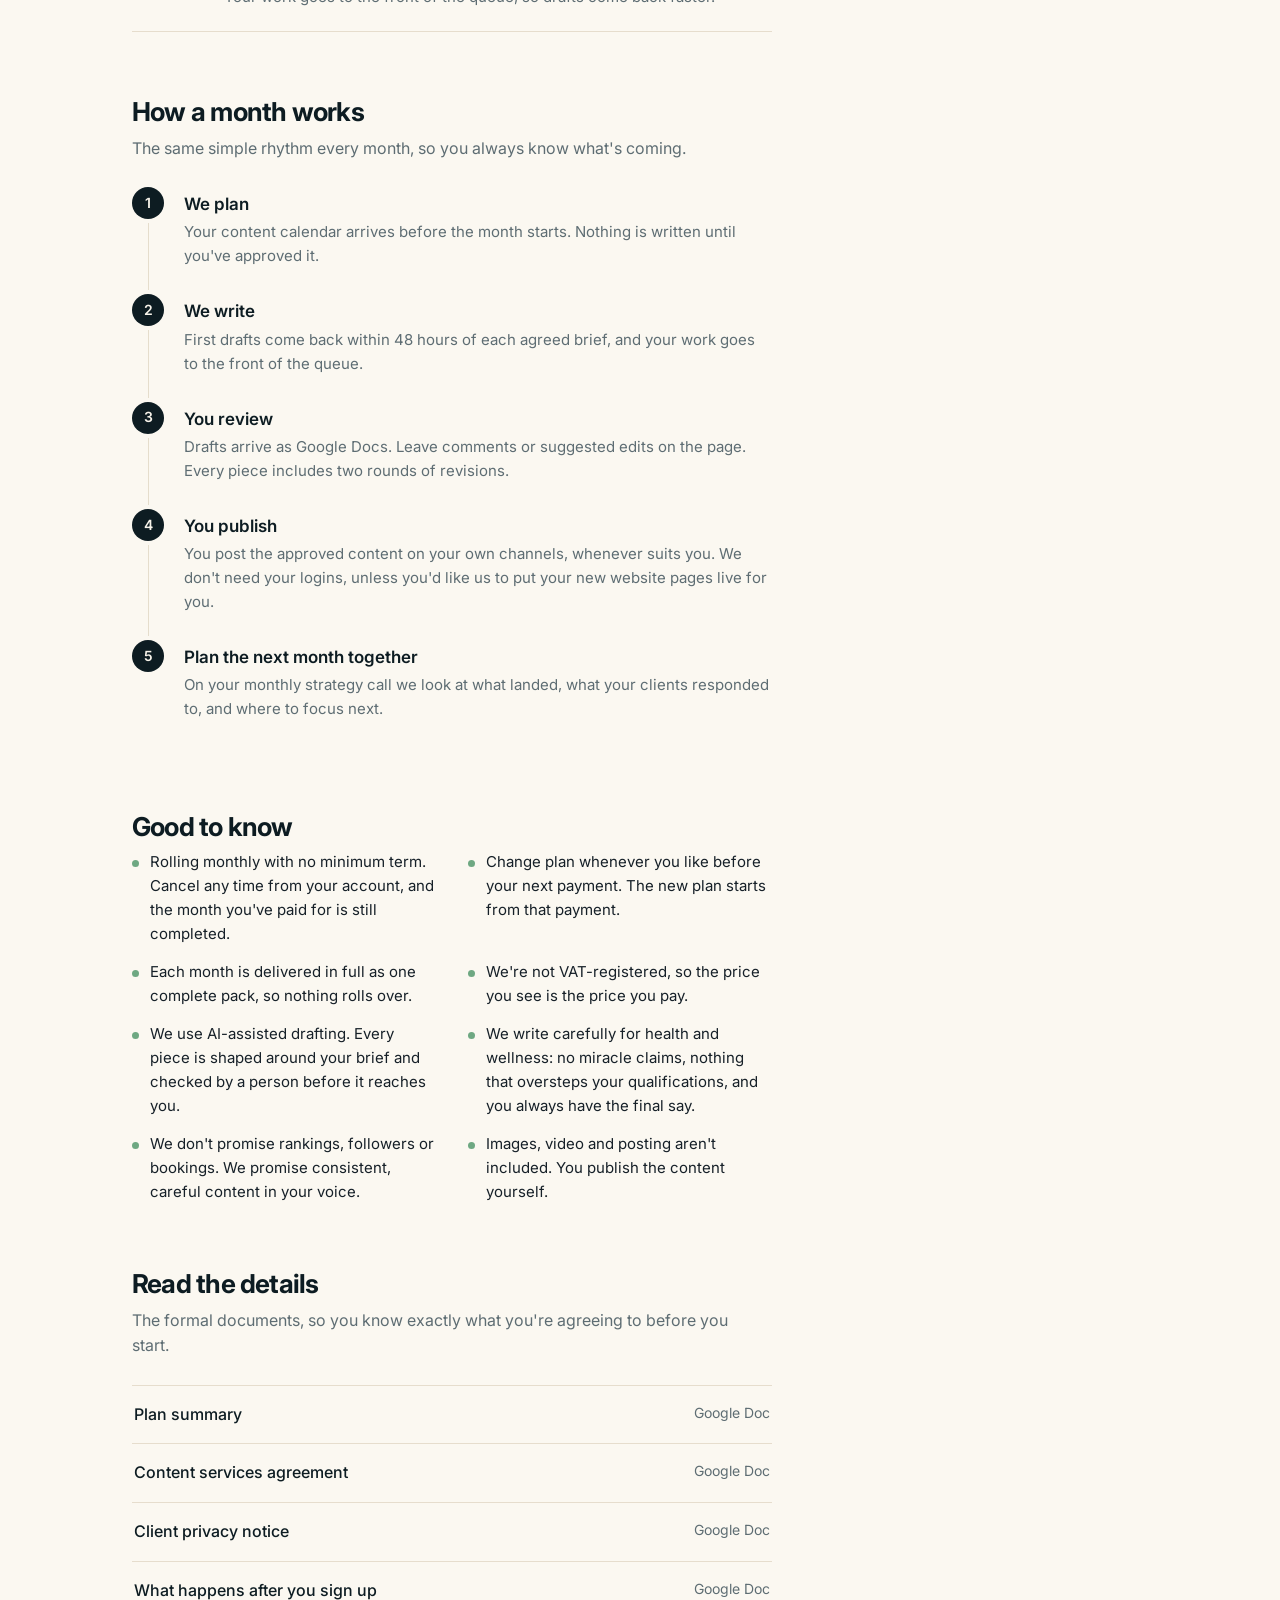
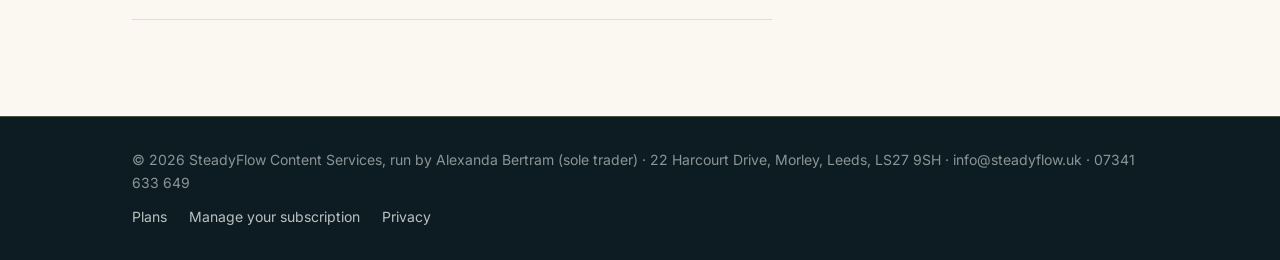
==== commit f127041f: "Wording accuracy pass across all pages; logo for document headers - Booking times no longer mention " ====
--- a/flow.html
+++ b/flow.html
@@ -30,6 +30,7 @@
     <a class="home" href="index.html"><svg viewBox="0 0 192 46" width="150" height="36" role="img" aria-label="SteadyFlow" xmlns="http://www.w3.org/2000/svg"><circle cx="8" cy="35" r="8" fill="#3B6E82"/><circle cx="22" cy="25" r="5.5" fill="#6EA882"/><circle cx="33" cy="17" r="3.5" fill="#E2C27A"/><text x="42" y="38" font-family="Inter,-apple-system,sans-serif" font-size="20" fill="#F4F8F6"><tspan font-weight="700" letter-spacing="-0.03em">Steady</tspan><tspan font-weight="300" dx="4" opacity=".8">Flow</tspan></text></svg></a>
     <nav aria-label="Main">
       <a class="hide-sm" href="index.html#pricing">Plans</a>
+      <a class="hide-sm" href="index.html#websites">Websites</a>
       <a class="hide-sm" href="index.html#showcase">See the work</a>
       <a href="mailto:info@steadyflow.uk?subject=Booking%20a%20free%20call" data-link="booking">Book a free call</a>
     </nav>
@@ -65,7 +66,7 @@
         <li><h3>We plan</h3><p>Your content calendar arrives before the month starts. Nothing is written until you've approved it.</p></li>
         <li><h3>We write</h3><p>First drafts come back within 48 hours of each agreed brief, and your work goes to the front of the queue.</p></li>
         <li><h3>You review</h3><p>Drafts arrive as Google Docs. Leave comments or suggested edits on the page. Every piece includes two rounds of revisions.</p></li>
-        <li><h3>You publish</h3><p>You post the approved content on your own channels, whenever suits you. We never need your logins.</p></li>
+        <li><h3>You publish</h3><p>You post the approved content on your own channels, whenever suits you. We don't need your logins, unless you'd like us to put your new website pages live for you.</p></li>
         <li><h3>Plan the next month together</h3><p>On your monthly strategy call we look at what landed, what your clients responded to, and where to focus next.</p></li>
       </ol>
     </section>
